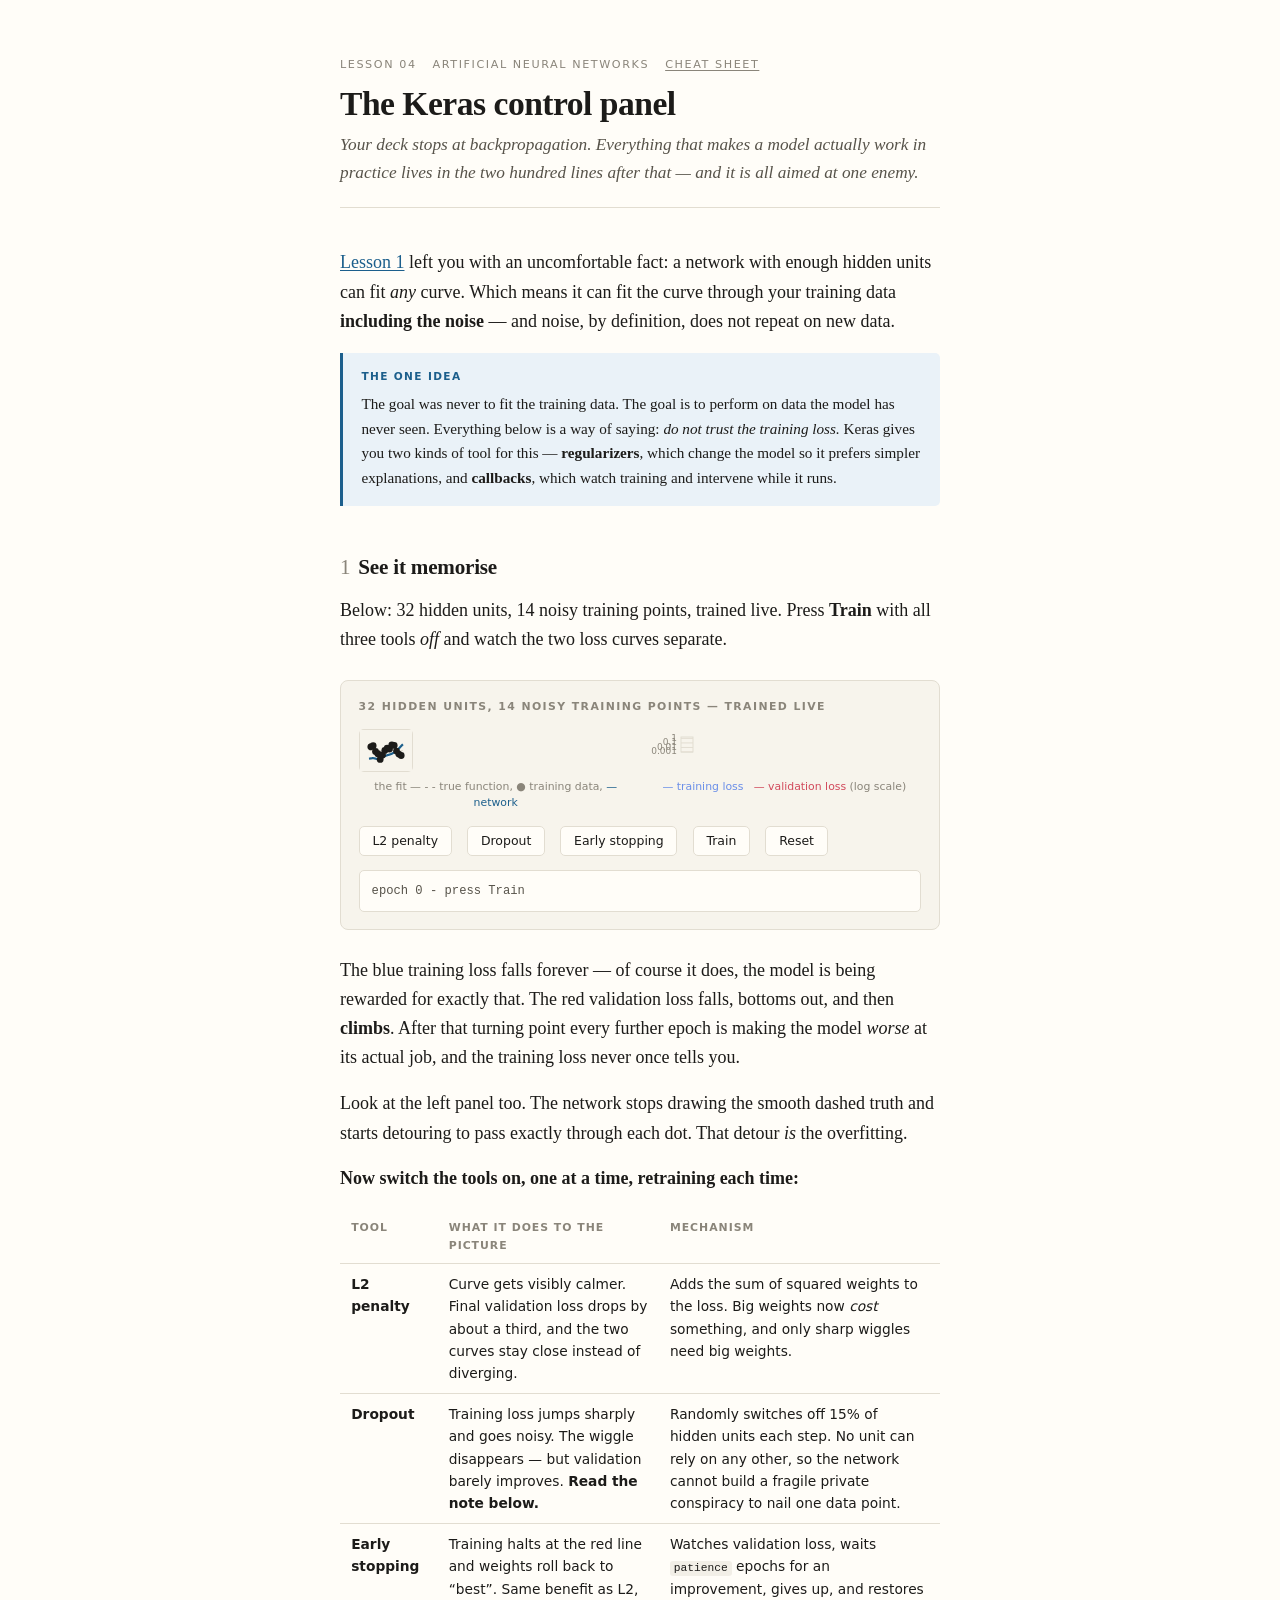
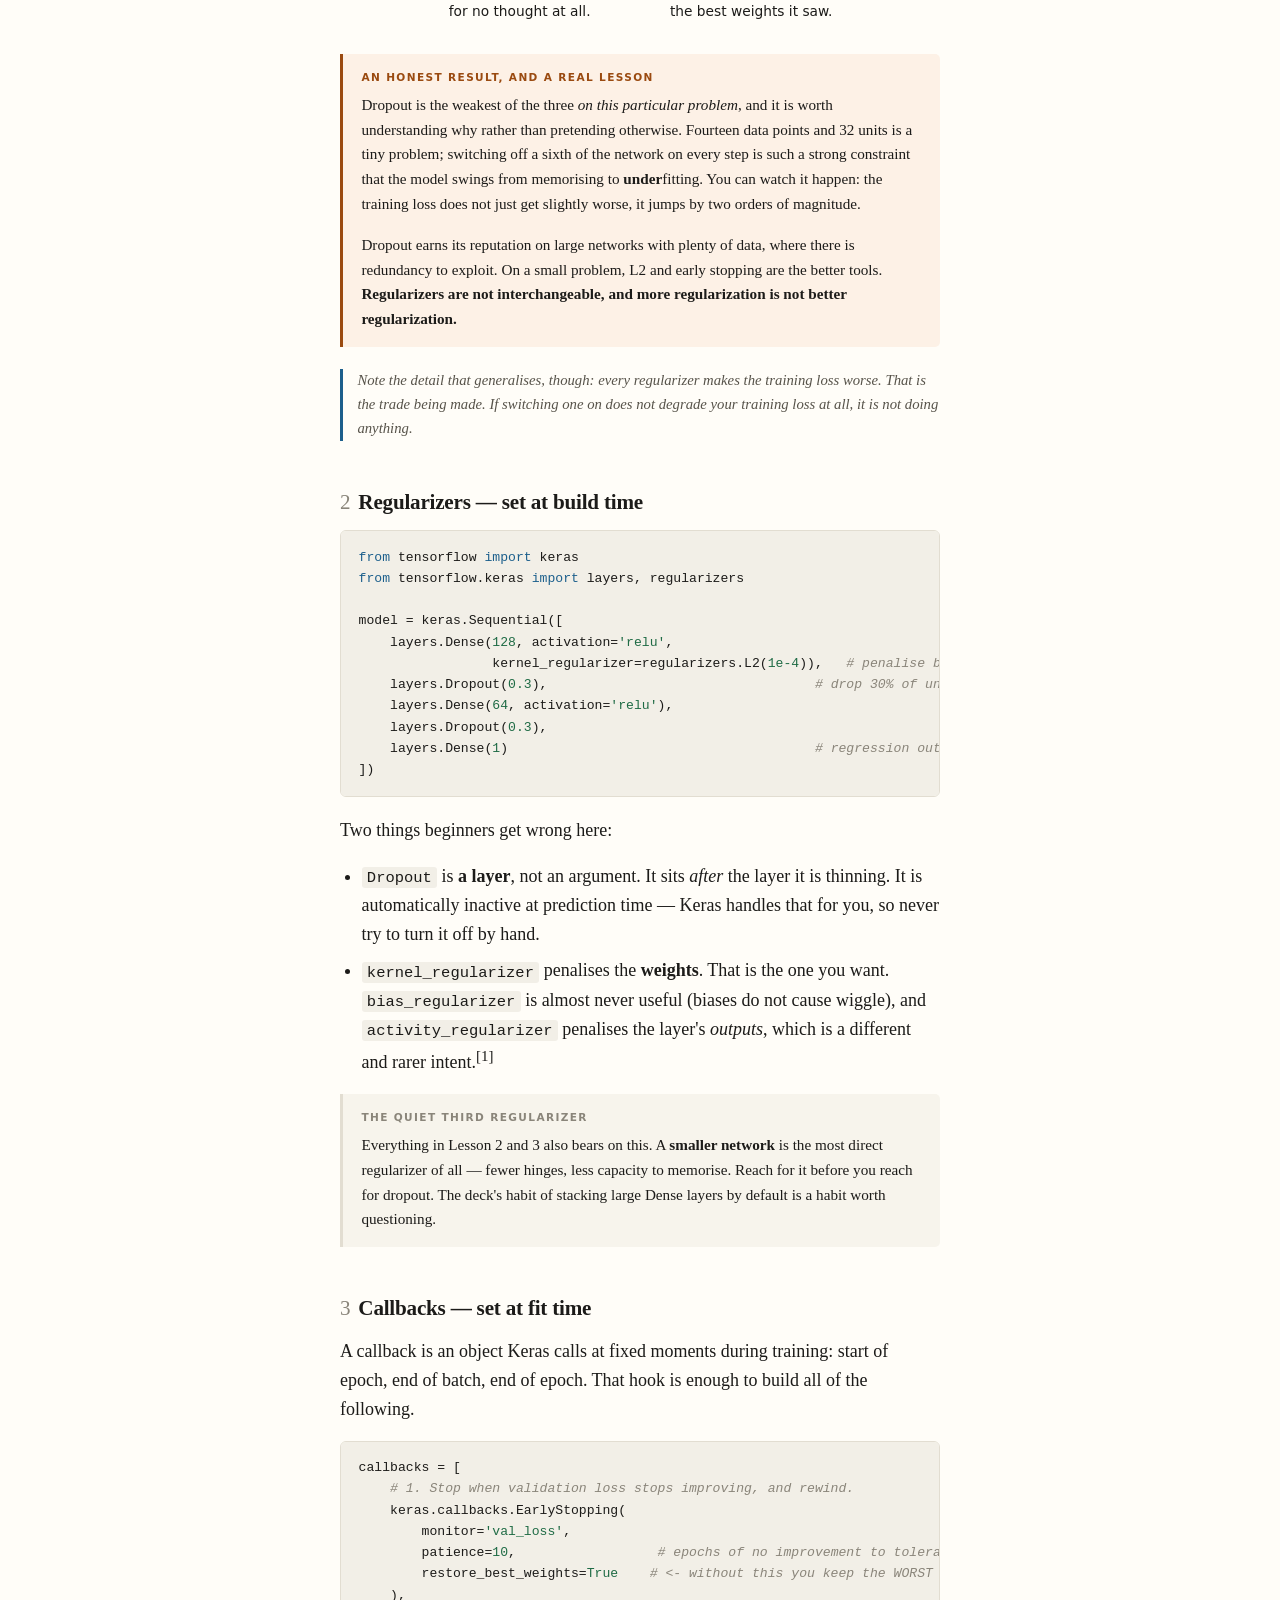
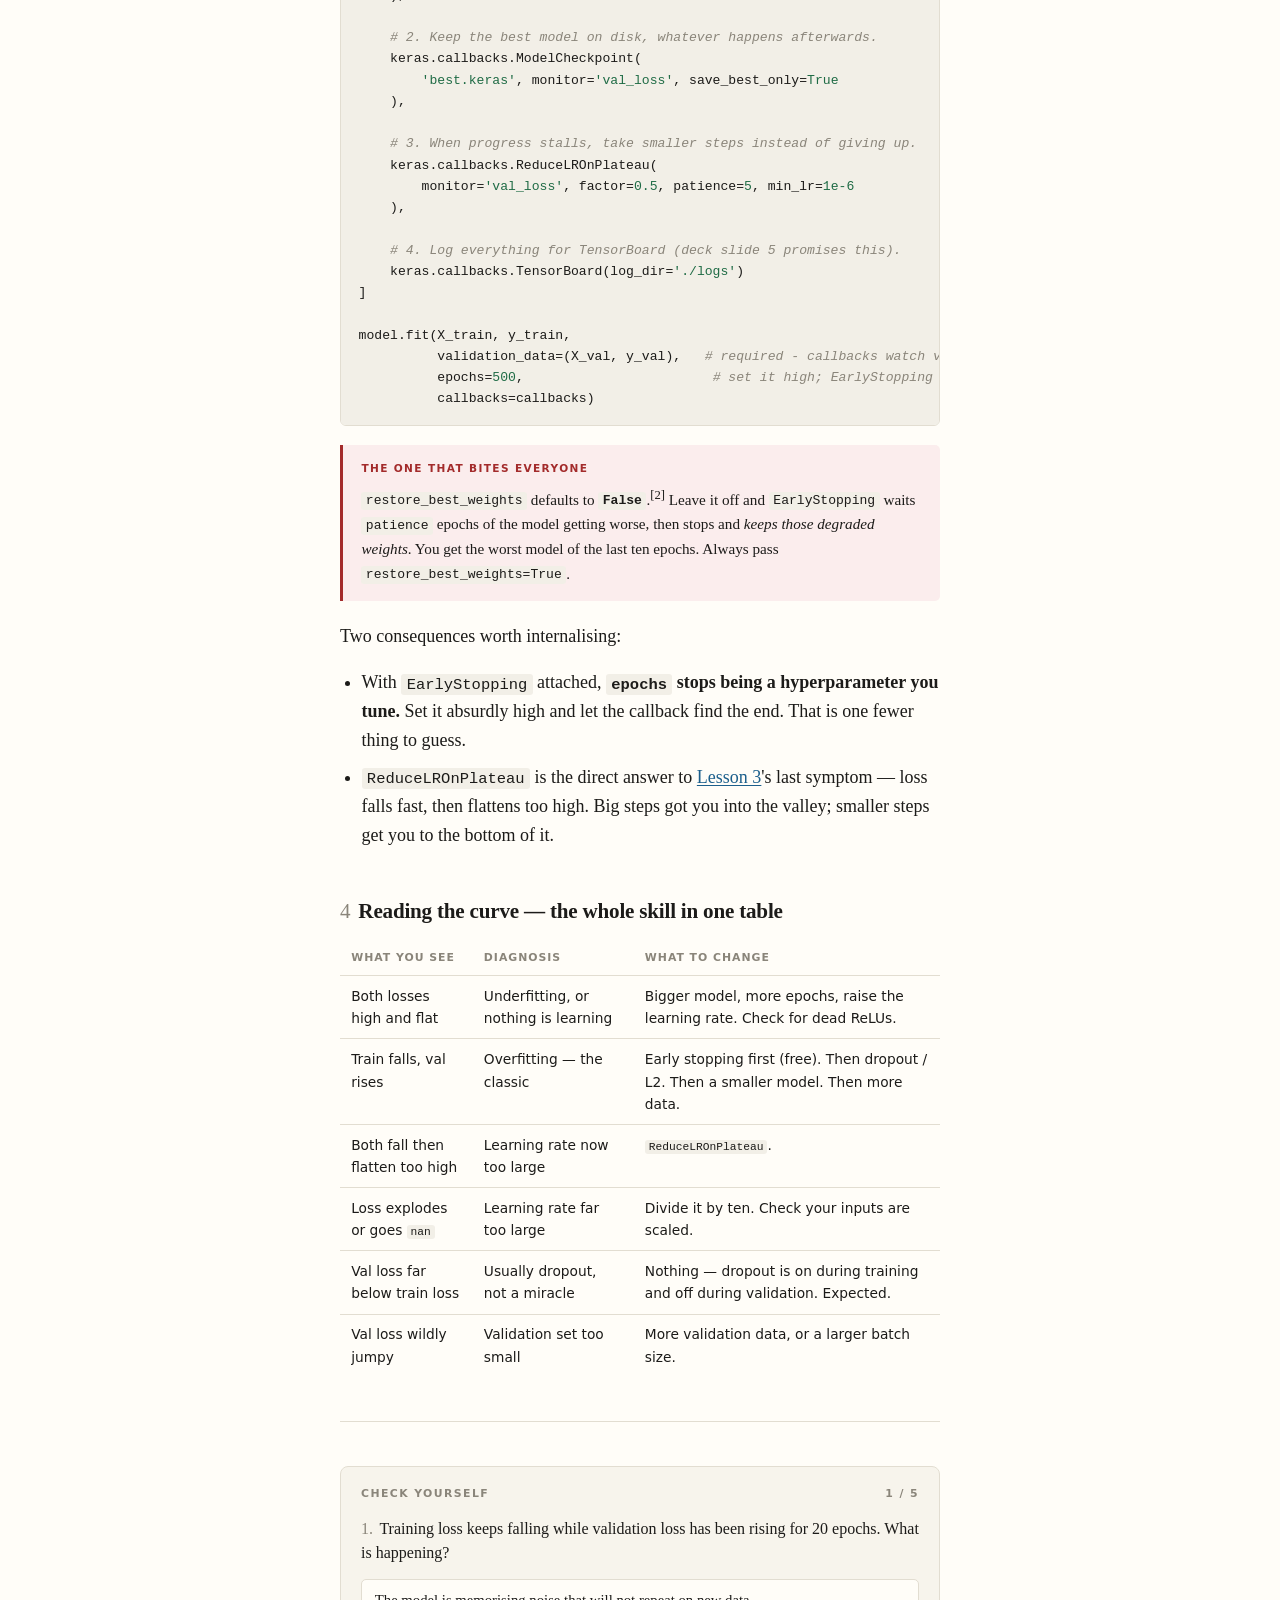
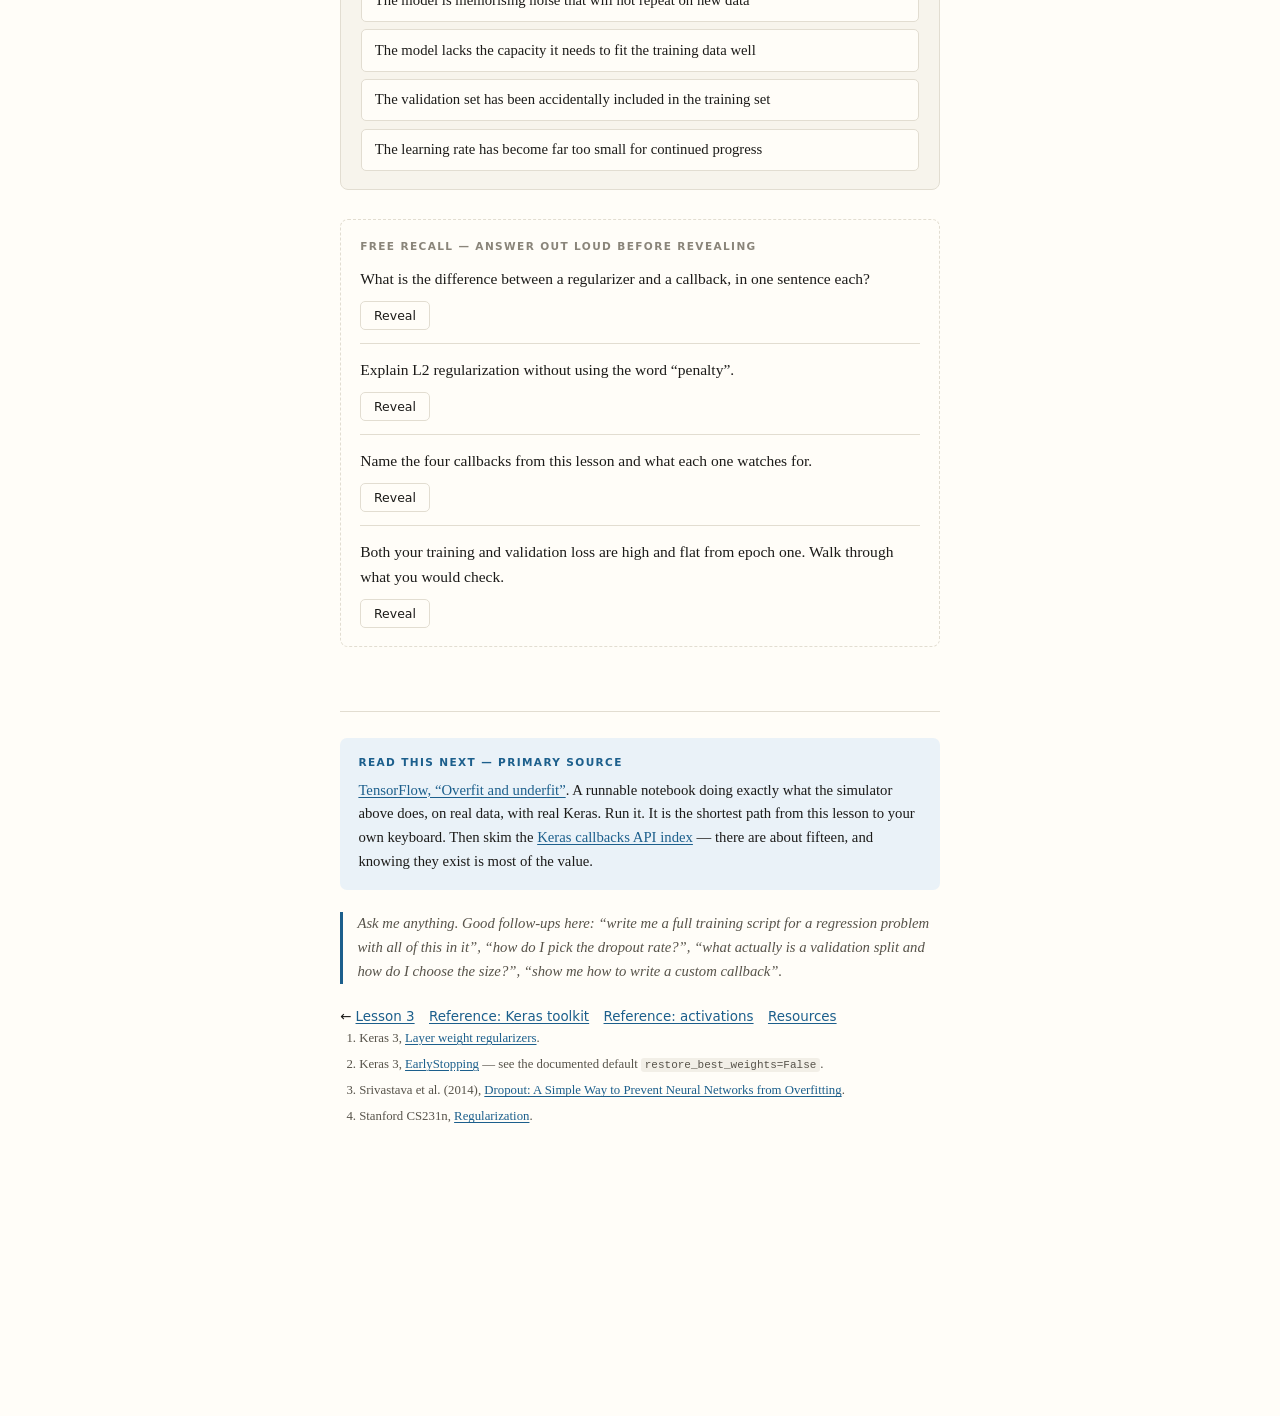
==== lessons/0004-keras-control-panel.html @ df0e8c30 "initial" ====
<!doctype html>
<html lang="en">
<head>
<meta charset="utf-8">
<meta name="viewport" content="width=device-width, initial-scale=1">
<title>Lesson 4 · The Keras control panel</title>
<link rel="stylesheet" href="../assets/course.css">
</head>
<body>
<main class="page">

<header class="masthead">
  <p class="eyebrow">
    <span>Lesson 04</span>
    <span>Artificial Neural Networks</span>
    <a href="../reference/keras-toolkit.html">Cheat sheet</a>
  </p>
  <h1>The Keras control panel</h1>
  <p class="standfirst">Your deck stops at backpropagation. Everything that makes a model actually
  work in practice lives in the two hundred lines after that &mdash; and it is all aimed at one
  enemy.</p>
</header>

<p><a href="0001-why-networks-need-a-bend.html">Lesson 1</a> left you with an uncomfortable fact: a
network with enough hidden units can fit <em>any</em> curve. Which means it can fit the curve
through your training data <strong>including the noise</strong> &mdash; and noise, by definition,
does not repeat on new data.</p>

<div class="note intuition">
  <span class="label">The one idea</span>
  <p>The goal was never to fit the training data. The goal is to perform on data the model has
  never seen. Everything below is a way of saying: <em>do not trust the training loss.</em> Keras
  gives you two kinds of tool for this &mdash; <strong>regularizers</strong>, which change the
  model so it prefers simpler explanations, and <strong>callbacks</strong>, which watch training
  and intervene while it runs.</p>
</div>

<h2><span class="num">1</span>See it memorise</h2>

<p>Below: 32 hidden units, 14 noisy training points, trained live. Press <strong>Train</strong>
with all three tools <em>off</em> and watch the two loss curves separate.</p>

<div class="panel" id="overfit"></div>

<p>The blue training loss falls forever &mdash; of course it does, the model is being rewarded for
exactly that. The red validation loss falls, bottoms out, and then <strong>climbs</strong>. After
that turning point every further epoch is making the model <em>worse</em> at its actual job, and
the training loss never once tells you.</p>

<p>Look at the left panel too. The network stops drawing the smooth dashed truth and starts
detouring to pass exactly through each dot. That detour <em>is</em> the overfitting.</p>

<p><strong>Now switch the tools on, one at a time, retraining each time:</strong></p>

<div class="table-scroll">
<table>
  <thead><tr><th>Tool</th><th>What it does to the picture</th><th>Mechanism</th></tr></thead>
  <tbody>
    <tr>
      <td><strong>L2 penalty</strong></td>
      <td>Curve gets visibly calmer. Final validation loss drops by about a third, and the two
      curves stay close instead of diverging.</td>
      <td>Adds the sum of squared weights to the loss. Big weights now <em>cost</em> something, and
      only sharp wiggles need big weights.</td>
    </tr>
    <tr>
      <td><strong>Dropout</strong></td>
      <td>Training loss jumps sharply and goes noisy. The wiggle disappears &mdash; but validation
      barely improves. <strong>Read the note below.</strong></td>
      <td>Randomly switches off 15% of hidden units each step. No unit can rely on any other, so the
      network cannot build a fragile private conspiracy to nail one data point.</td>
    </tr>
    <tr>
      <td><strong>Early stopping</strong></td>
      <td>Training halts at the red line and weights roll back to &ldquo;best&rdquo;. Same benefit
      as L2, for no thought at all.</td>
      <td>Watches validation loss, waits <code>patience</code> epochs for an improvement, gives up,
      and restores the best weights it saw.</td>
    </tr>
  </tbody>
</table>
</div>

<div class="note correction">
  <span class="label">An honest result, and a real lesson</span>
  <p>Dropout is the weakest of the three <em>on this particular problem</em>, and it is worth
  understanding why rather than pretending otherwise. Fourteen data points and 32 units is a tiny
  problem; switching off a sixth of the network on every step is such a strong constraint that the
  model swings from memorising to <strong>under</strong>fitting. You can watch it happen: the
  training loss does not just get slightly worse, it jumps by two orders of magnitude.</p>
  <p>Dropout earns its reputation on large networks with plenty of data, where there is redundancy
  to exploit. On a small problem, L2 and early stopping are the better tools. <strong>Regularizers
  are not interchangeable, and more regularization is not better regularization.</strong></p>
</div>

<p class="ask">Note the detail that generalises, though: every regularizer makes the
<em>training</em> loss worse. That is the trade being made. If switching one on does not degrade
your training loss at all, it is not doing anything.</p>

<h2><span class="num">2</span>Regularizers &mdash; set at build time</h2>

<pre><code><span class="c-kw">from</span> tensorflow <span class="c-kw">import</span> keras
<span class="c-kw">from</span> tensorflow.keras <span class="c-kw">import</span> layers, regularizers

model = keras.Sequential([
    layers.Dense(<span class="c-str">128</span>, activation=<span class="c-str">'relu'</span>,
                 kernel_regularizer=regularizers.L2(<span class="c-str">1e-4</span>)),   <span class="c-com"># penalise big weights</span>
    layers.Dropout(<span class="c-str">0.3</span>),                                  <span class="c-com"># drop 30% of units per step</span>
    layers.Dense(<span class="c-str">64</span>, activation=<span class="c-str">'relu'</span>),
    layers.Dropout(<span class="c-str">0.3</span>),
    layers.Dense(<span class="c-str">1</span>)                                       <span class="c-com"># regression output, no activation</span>
])</code></pre>

<p>Two things beginners get wrong here:</p>

<ul>
  <li><code>Dropout</code> is <strong>a layer</strong>, not an argument. It sits <em>after</em> the
  layer it is thinning. It is automatically inactive at prediction time &mdash; Keras handles that
  for you, so never try to turn it off by hand.</li>
  <li><code>kernel_regularizer</code> penalises the <strong>weights</strong>. That is the one you
  want. <code>bias_regularizer</code> is almost never useful (biases do not cause wiggle), and
  <code>activity_regularizer</code> penalises the layer's <em>outputs</em>, which is a different
  and rarer intent.<sup>[1]</sup></li>
</ul>

<div class="note">
  <span class="label">The quiet third regularizer</span>
  <p>Everything in Lesson 2 and 3 also bears on this. A <strong>smaller network</strong> is the
  most direct regularizer of all &mdash; fewer hinges, less capacity to memorise. Reach for it
  before you reach for dropout. The deck's habit of stacking large Dense layers by default is a
  habit worth questioning.</p>
</div>

<h2><span class="num">3</span>Callbacks &mdash; set at fit time</h2>

<p>A callback is an object Keras calls at fixed moments during training: start of epoch, end of
batch, end of epoch. That hook is enough to build all of the following.</p>

<pre><code>callbacks = [
    <span class="c-com"># 1. Stop when validation loss stops improving, and rewind.</span>
    keras.callbacks.EarlyStopping(
        monitor=<span class="c-str">'val_loss'</span>,
        patience=<span class="c-str">10</span>,                  <span class="c-com"># epochs of no improvement to tolerate</span>
        restore_best_weights=<span class="c-str">True</span>    <span class="c-com"># <- without this you keep the WORST weights</span>
    ),

    <span class="c-com"># 2. Keep the best model on disk, whatever happens afterwards.</span>
    keras.callbacks.ModelCheckpoint(
        <span class="c-str">'best.keras'</span>, monitor=<span class="c-str">'val_loss'</span>, save_best_only=<span class="c-str">True</span>
    ),

    <span class="c-com"># 3. When progress stalls, take smaller steps instead of giving up.</span>
    keras.callbacks.ReduceLROnPlateau(
        monitor=<span class="c-str">'val_loss'</span>, factor=<span class="c-str">0.5</span>, patience=<span class="c-str">5</span>, min_lr=<span class="c-str">1e-6</span>
    ),

    <span class="c-com"># 4. Log everything for TensorBoard (deck slide 5 promises this).</span>
    keras.callbacks.TensorBoard(log_dir=<span class="c-str">'./logs'</span>)
]

model.fit(X_train, y_train,
          validation_data=(X_val, y_val),   <span class="c-com"># required - callbacks watch val_loss</span>
          epochs=<span class="c-str">500</span>,                        <span class="c-com"># set it high; EarlyStopping decides the real end</span>
          callbacks=callbacks)</code></pre>

<div class="note watch">
  <span class="label">The one that bites everyone</span>
  <p><code>restore_best_weights</code> defaults to <strong><code>False</code></strong>.<sup>[2]</sup>
  Leave it off and <code>EarlyStopping</code> waits <code>patience</code> epochs of the model
  getting worse, then stops and <em>keeps those degraded weights</em>. You get the worst model of
  the last ten epochs. Always pass <code>restore_best_weights=True</code>.</p>
</div>

<p>Two consequences worth internalising:</p>

<ul>
  <li>With <code>EarlyStopping</code> attached, <strong><code>epochs</code> stops being a
  hyperparameter you tune.</strong> Set it absurdly high and let the callback find the end. That
  is one fewer thing to guess.</li>
  <li><code>ReduceLROnPlateau</code> is the direct answer to
  <a href="0003-optimizers.html">Lesson 3</a>'s last symptom &mdash; loss falls fast, then
  flattens too high. Big steps got you into the valley; smaller steps get you to the bottom of it.</li>
</ul>

<h2><span class="num">4</span>Reading the curve &mdash; the whole skill in one table</h2>

<div class="table-scroll">
<table>
  <thead><tr><th>What you see</th><th>Diagnosis</th><th>What to change</th></tr></thead>
  <tbody>
    <tr><td>Both losses high and flat</td><td>Underfitting, or nothing is learning</td><td>Bigger model, more epochs, raise the learning rate. Check for dead ReLUs.</td></tr>
    <tr><td>Train falls, val rises</td><td>Overfitting &mdash; the classic</td><td>Early stopping first (free). Then dropout / L2. Then a smaller model. Then more data.</td></tr>
    <tr><td>Both fall then flatten too high</td><td>Learning rate now too large</td><td><code>ReduceLROnPlateau</code>.</td></tr>
    <tr><td>Loss explodes or goes <code>nan</code></td><td>Learning rate far too large</td><td>Divide it by ten. Check your inputs are scaled.</td></tr>
    <tr><td>Val loss far below train loss</td><td>Usually dropout, not a miracle</td><td>Nothing &mdash; dropout is on during training and off during validation. Expected.</td></tr>
    <tr><td>Val loss wildly jumpy</td><td>Validation set too small</td><td>More validation data, or a larger batch size.</td></tr>
  </tbody>
</table>
</div>

<hr>

<div id="quiz"></div>
<div id="recall"></div>

<footer class="lesson-foot">

  <div class="source-box">
    <span class="label">Read this next &mdash; primary source</span>
    <p><a href="https://www.tensorflow.org/tutorials/keras/overfit_and_underfit">TensorFlow,
    &ldquo;Overfit and underfit&rdquo;</a>. A runnable notebook doing exactly what the simulator
    above does, on real data, with real Keras. Run it. It is the shortest path from this lesson to
    your own keyboard. Then skim the
    <a href="https://keras.io/api/callbacks/">Keras callbacks API index</a> &mdash; there are about
    fifteen, and knowing they exist is most of the value.</p>
  </div>

  <p class="ask">Ask me anything. Good follow-ups here: &ldquo;write me a full training script for
  a regression problem with all of this in it&rdquo;, &ldquo;how do I pick the dropout rate?&rdquo;,
  &ldquo;what actually is a validation split and how do I choose the size?&rdquo;, &ldquo;show me
  how to write a custom callback&rdquo;.</p>

  <div class="next-links">
    <span>&larr; <a href="0003-optimizers.html">Lesson 3</a></span>
    <span><a href="../reference/keras-toolkit.html">Reference: Keras toolkit</a></span>
    <span><a href="../reference/activation-functions.html">Reference: activations</a></span>
    <span><a href="../RESOURCES.md">Resources</a></span>
  </div>

  <div class="refs">
    <ol>
      <li>Keras 3,
      <a href="https://keras.io/api/layers/regularizers/">Layer weight regularizers</a>.</li>
      <li>Keras 3,
      <a href="https://keras.io/api/callbacks/early_stopping/">EarlyStopping</a> &mdash; see the
      documented default <code>restore_best_weights=False</code>.</li>
      <li>Srivastava et al. (2014),
      <a href="https://jmlr.org/papers/v15/srivastava14a/srivastava14a.pdf">Dropout: A Simple Way
      to Prevent Neural Networks from Overfitting</a>.</li>
      <li>Stanford CS231n,
      <a href="https://cs231n.github.io/neural-networks-2/#reg">Regularization</a>.</li>
    </ol>
  </div>

</footer>

</main>

<script src="../assets/plot.js"></script>
<script src="../assets/net1d.js"></script>
<script src="../assets/overfit.js"></script>
<script src="../assets/quiz.js"></script>
<script>
Overfit.mount('#overfit');

Quiz.mount('#quiz', {
  title: 'Check yourself',
  questions: [
    {
      q: 'Training loss keeps falling while validation loss has been rising for 20 epochs. What is happening?',
      options: [
        'The model is memorising noise that will not repeat on new data',
        'The learning rate has become far too small for continued progress',
        'The model lacks the capacity it needs to fit the training data well',
        'The validation set has been accidentally included in the training set'
      ],
      answer: 0,
      why: 'That divergence is the definition of overfitting. The model is still improving at reproducing its training set, and getting worse at the only thing that matters &mdash; unseen data.'
    },
    {
      q: 'You attach <code>EarlyStopping(monitor=\'val_loss\', patience=10)</code> and nothing else. What do you end up with?',
      options: [
        'The weights from ten epochs after the best model, which are worse',
        'The weights from the exact epoch where validation loss was lowest',
        'An error, because EarlyStopping always requires a checkpoint file',
        'The weights from the first epoch, since patience counts from zero'
      ],
      answer: 0,
      why: '<code>restore_best_weights</code> defaults to False. The callback waits ten worsening epochs, then stops and keeps whatever it is holding &mdash; the degraded weights. Always pass <code>restore_best_weights=True</code>.'
    },
    {
      q: 'Why does switching on dropout usually make the <em>training</em> loss worse?',
      options: [
        'Because part of the network is switched off during every training step',
        'Because dropout permanently deletes a random subset of the weight values',
        'Because dropout also reduces the learning rate at every training step',
        'Because dropout adds the sum of the squared weights onto the loss'
      ],
      answer: 0,
      why: 'Each training step runs a randomly thinned network, so training performance drops. That is the trade being made: worse on data it has seen, better on data it has not. The squared-weights penalty is L2, a different tool.'
    },
    {
      q: 'Loss falls quickly, then flattens well above the value you need, and stays there. Best tool?',
      options: [
        'ReduceLROnPlateau, so the steps shrink once progress has stalled',
        'Dropout layers, so the network stops relying on individual units',
        'An L2 kernel regularizer, so the network prefers smaller weights',
        'EarlyStopping, so training halts as soon as the loss goes flat'
      ],
      answer: 0,
      why: 'A flat-but-too-high loss means the steps are now too big to settle into the minimum &mdash; the optimizer is bouncing around it. Shrinking the learning rate on a plateau is exactly the fix. The other three address overfitting, which is a different symptom.'
    },
    {
      q: 'Your validation loss sits consistently <em>below</em> your training loss. Most likely explanation?',
      options: [
        'Dropout is active during training and switched off during validation',
        'The model has somehow generalised better than it has been trained',
        'The validation data has been leaked into the training set by mistake',
        'The learning rate is too high and both metrics are being miscomputed'
      ],
      answer: 0,
      why: 'Keras runs training batches with dropout on and validation with it off, so validation sees the full, stronger network. Training loss is also averaged across an epoch while weights improve. Both effects are normal.'
    }
  ]
});

Recall.mount('#recall', {
  title: 'Free recall — answer out loud before revealing',
  items: [
    {
      prompt: 'What is the difference between a regularizer and a callback, in one sentence each?',
      answer: '<strong>Regularizer:</strong> set when you <em>build</em> the model; changes the loss or the architecture so the network prefers simpler solutions (L2, dropout, smaller layers). <strong>Callback:</strong> set when you <em>fit</em> the model; watches metrics between epochs and intervenes &mdash; stopping, saving, or changing the learning rate.'
    },
    {
      prompt: 'Explain L2 regularization without using the word &ldquo;penalty&rdquo;.',
      answer: 'You add the sum of the squared weights onto the loss, so large weights now cost the model something. Since sharp wiggles in the fitted curve require large weights, the model will only buy a wiggle if the data pays for it with a bigger error reduction. The result is a smoother, less noise-hugging fit.'
    },
    {
      prompt: 'Name the four callbacks from this lesson and what each one watches for.',
      answer: '<strong>EarlyStopping</strong> &mdash; validation loss stops improving; halts and (with restore_best_weights=True) rewinds. <strong>ModelCheckpoint</strong> &mdash; validation loss hits a new best; writes the model to disk. <strong>ReduceLROnPlateau</strong> &mdash; validation loss plateaus; multiplies the learning rate by a factor. <strong>TensorBoard</strong> &mdash; watches nothing, logs everything for later inspection.'
    },
    {
      prompt: 'Both your training and validation loss are high and flat from epoch one. Walk through what you would check.',
      answer: 'This is underfitting or a broken setup, not overfitting. Check: are the inputs scaled? Is the learning rate far too low (or so high it diverged instantly)? Is the output activation/loss pairing right for the task? Are the ReLU units dead? Is the model simply too small for the problem? Fix the setup before touching any regularizer &mdash; regularizing an underfitting model makes it worse.'
    }
  ]
});
</script>
</body>
</html>
---- assets/course.css ----
/* ============================================================
   ANN Course - shared stylesheet
   Tufte-inspired: quiet typography, generous margins, prints well.
   Linked by every lesson and reference sheet in this workspace.
   ============================================================ */

:root {
  --paper:      #fffdf8;
  --paper-2:    #f7f4ec;
  --ink:        #1c1b19;
  --ink-soft:   #57534a;
  --ink-faint:  #8a857a;
  --rule:       #e2ddd1;
  --accent:     #1c5f8c;
  --accent-bg:  #eaf2f8;
  --warn:       #9a4a10;
  --warn-bg:    #fdf1e6;
  --good:       #1f6b45;
  --good-bg:    #e9f5ee;
  --bad:        #a32b2b;
  --bad-bg:     #fbeded;
  --code-bg:    #f2efe7;
  --measure:    40rem;
}

@media (prefers-color-scheme: dark) {
  :root:not([data-theme="light"]) {
    --paper:     #15171b;
    --paper-2:   #1c1f25;
    --ink:       #e6e3dc;
    --ink-soft:  #a8a49b;
    --ink-faint: #7c786f;
    --rule:      #2e323a;
    --accent:    #6fb3dd;
    --accent-bg: #17252f;
    --warn:      #e0a06a;
    --warn-bg:   #2a2019;
    --good:      #74c79b;
    --good-bg:   #16261e;
    --bad:       #e08a8a;
    --bad-bg:    #2a1a1a;
    --code-bg:   #1e2127;
  }
}

:root[data-theme="dark"] {
  --paper:     #15171b;
  --paper-2:   #1c1f25;
  --ink:       #e6e3dc;
  --ink-soft:  #a8a49b;
  --ink-faint: #7c786f;
  --rule:      #2e323a;
  --accent:    #6fb3dd;
  --accent-bg: #17252f;
  --warn:      #e0a06a;
  --warn-bg:   #2a2019;
  --good:      #74c79b;
  --good-bg:   #16261e;
  --bad:       #e08a8a;
  --bad-bg:    #2a1a1a;
  --code-bg:   #1e2127;
}

* { box-sizing: border-box; }

body {
  margin: 0;
  background: var(--paper);
  color: var(--ink);
  font-family: "Iowan Old Style", "Palatino Linotype", Palatino, Georgia, "Times New Roman", serif;
  font-size: 18px;
  line-height: 1.62;
  -webkit-font-smoothing: antialiased;
}

.page {
  max-width: var(--measure);
  margin: 0 auto;
  padding-block: 3.5rem 6rem;
  padding-left: 1.25rem;
  padding-right: 1.25rem;
}

/* ---------- masthead ---------- */

.masthead {
  border-bottom: 1px solid var(--rule);
  padding-bottom: 1.25rem;
  margin-bottom: 2.5rem;
}

.eyebrow {
  font-family: ui-sans-serif, system-ui, -apple-system, "Segoe UI", sans-serif;
  font-size: .7rem;
  letter-spacing: .14em;
  text-transform: uppercase;
  color: var(--ink-faint);
  margin: 0 0 .6rem;
  display: flex;
  flex-wrap: wrap;
  gap: .5rem 1rem;
  align-items: baseline;
}

.eyebrow a { color: var(--ink-faint); }

h1 {
  font-size: 2.1rem;
  line-height: 1.18;
  font-weight: 600;
  margin: 0 0 .5rem;
  letter-spacing: -.015em;
}

.standfirst {
  color: var(--ink-soft);
  font-size: 1.08rem;
  font-style: italic;
  margin: 0;
}

h2 {
  font-size: 1.32rem;
  font-weight: 600;
  margin: 3rem 0 .9rem;
  letter-spacing: -.01em;
  line-height: 1.3;
}

h2 .num {
  color: var(--ink-faint);
  font-variant-numeric: tabular-nums;
  font-weight: 400;
  margin-right: .5rem;
}

h3 {
  font-size: 1.04rem;
  font-weight: 600;
  margin: 2rem 0 .6rem;
}

p { margin: 0 0 1.05rem; }

a { color: var(--accent); text-decoration-thickness: 1px; text-underline-offset: 2px; }

strong { font-weight: 600; }

em.term {
  font-style: normal;
  font-weight: 600;
  border-bottom: 1.5px dotted var(--ink-faint);
}

ul, ol { margin: 0 0 1.05rem; padding-left: 1.35rem; }
li { margin-bottom: .45rem; }

hr {
  border: 0;
  border-top: 1px solid var(--rule);
  margin: 2.75rem 0;
}

/* ---------- code ---------- */

code {
  font-family: ui-monospace, "SF Mono", "Cascadia Mono", Menlo, Consolas, monospace;
  font-size: .86em;
  background: var(--code-bg);
  padding: .1em .34em;
  border-radius: 3px;
}

pre {
  background: var(--code-bg);
  border: 1px solid var(--rule);
  border-radius: 6px;
  padding: .95rem 1.1rem;
  overflow-x: auto;
  font-size: .82rem;
  line-height: 1.62;
  margin: 0 0 1.2rem;
}

pre code { background: none; padding: 0; font-size: 1em; }

.c-com { color: var(--ink-faint); font-style: italic; }
.c-kw  { color: var(--accent); }
.c-str { color: var(--good); }

/* ---------- callouts ---------- */

.note {
  border-left: 3px solid var(--rule);
  background: var(--paper-2);
  padding: .95rem 1.15rem;
  margin: 0 0 1.3rem;
  border-radius: 0 5px 5px 0;
  font-size: .95rem;
}

.note > :last-child { margin-bottom: 0; }

.note .label {
  font-family: ui-sans-serif, system-ui, sans-serif;
  font-size: .66rem;
  letter-spacing: .13em;
  text-transform: uppercase;
  font-weight: 600;
  display: block;
  margin-bottom: .45rem;
  color: var(--ink-faint);
}

.note.intuition { border-left-color: var(--accent); background: var(--accent-bg); }
.note.intuition .label { color: var(--accent); }

.note.correction { border-left-color: var(--warn); background: var(--warn-bg); }
.note.correction .label { color: var(--warn); }

.note.watch { border-left-color: var(--bad); background: var(--bad-bg); }
.note.watch .label { color: var(--bad); }

/* ---------- figures and interactive panels ---------- */

figure { margin: 1.6rem 0 1.8rem; padding: 0; }

figcaption {
  font-size: .82rem;
  color: var(--ink-soft);
  line-height: 1.5;
  margin-top: .6rem;
}

.panel {
  border: 1px solid var(--rule);
  border-radius: 8px;
  background: var(--paper-2);
  padding: 1.1rem;
  margin: 1.6rem 0;
}

.panel h4 {
  font-family: ui-sans-serif, system-ui, sans-serif;
  font-size: .68rem;
  letter-spacing: .13em;
  text-transform: uppercase;
  color: var(--ink-faint);
  margin: 0 0 .85rem;
  font-weight: 600;
}

canvas { display: block; max-width: 100%; border-radius: 5px; }

.controls {
  display: flex;
  flex-wrap: wrap;
  gap: .6rem .95rem;
  align-items: center;
  margin-top: .9rem;
  font-family: ui-sans-serif, system-ui, sans-serif;
  font-size: .8rem;
}

.controls label {
  display: flex;
  align-items: center;
  gap: .45rem;
  color: var(--ink-soft);
}

.controls input[type=range] { width: 110px; accent-color: var(--accent); }

.btn {
  font-family: ui-sans-serif, system-ui, sans-serif;
  font-size: .78rem;
  font-weight: 500;
  padding: .4rem .8rem;
  border: 1px solid var(--rule);
  background: var(--paper);
  color: var(--ink);
  border-radius: 5px;
  cursor: pointer;
}

.btn:hover { border-color: var(--accent); color: var(--accent); }
.btn.on { background: var(--accent); color: var(--paper); border-color: var(--accent); }

.readout {
  font-family: ui-monospace, Menlo, Consolas, monospace;
  font-size: .74rem;
  color: var(--ink-soft);
  font-variant-numeric: tabular-nums;
}

.swatch {
  display: inline-block;
  width: .7rem;
  height: .7rem;
  border-radius: 2px;
  margin-right: .3rem;
  vertical-align: baseline;
}

/* ---------- tables ---------- */

table {
  width: 100%;
  border-collapse: collapse;
  font-size: .86rem;
  margin: 0 0 1.4rem;
  font-family: ui-sans-serif, system-ui, sans-serif;
}

th, td {
  text-align: left;
  padding: .55rem .7rem;
  border-bottom: 1px solid var(--rule);
  vertical-align: top;
}

th {
  font-size: .68rem;
  letter-spacing: .09em;
  text-transform: uppercase;
  color: var(--ink-faint);
  font-weight: 600;
  border-bottom-width: 1.5px;
}

tbody tr:last-child td { border-bottom: none; }

td code { font-size: .82em; }

.table-scroll { overflow-x: auto; margin-bottom: 1.4rem; }
.table-scroll table { margin-bottom: 0; min-width: 30rem; }

/* ---------- quiz widget (assets/quiz.js) ---------- */

.quiz {
  border: 1px solid var(--rule);
  border-radius: 8px;
  background: var(--paper-2);
  padding: 1.15rem 1.25rem;
  margin: 1.8rem 0;
}

.quiz-head {
  display: flex;
  justify-content: space-between;
  align-items: baseline;
  font-family: ui-sans-serif, system-ui, sans-serif;
  font-size: .68rem;
  letter-spacing: .13em;
  text-transform: uppercase;
  color: var(--ink-faint);
  font-weight: 600;
  margin-bottom: .9rem;
}

.quiz-q { font-size: 1rem; margin: 0 0 .9rem; line-height: 1.5; }
.quiz-q .qnum { color: var(--ink-faint); margin-right: .4rem; }

.quiz-opts { display: flex; flex-direction: column; gap: .45rem; }

.quiz-opt {
  text-align: left;
  font-family: inherit;
  font-size: .92rem;
  line-height: 1.45;
  padding: .6rem .8rem;
  border: 1px solid var(--rule);
  background: var(--paper);
  color: var(--ink);
  border-radius: 5px;
  cursor: pointer;
  transition: border-color .12s, background .12s;
}

.quiz-opt:hover:not(:disabled) { border-color: var(--accent); }
.quiz-opt:disabled { cursor: default; opacity: .7; }
.quiz-opt.correct { background: var(--good-bg); border-color: var(--good); opacity: 1; }
.quiz-opt.wrong   { background: var(--bad-bg);  border-color: var(--bad);  opacity: 1; }

.quiz-why {
  margin-top: .9rem;
  padding: .75rem .9rem;
  border-radius: 5px;
  background: var(--paper);
  border: 1px solid var(--rule);
  font-size: .89rem;
  line-height: 1.55;
}

.quiz-why .verdict { font-weight: 600; }
.quiz-why.ok .verdict { color: var(--good); }
.quiz-why.no .verdict { color: var(--bad); }

.quiz-nav {
  margin-top: 1rem;
  display: flex;
  justify-content: space-between;
  align-items: center;
  gap: .8rem;
}

.quiz-done { text-align: center; padding: 1rem 0; }
.quiz-score { font-size: 1.6rem; font-weight: 600; }
.quiz-msg { color: var(--ink-soft); font-size: .92rem; margin: .4rem 0 1rem; }

/* ---------- recall widget (assets/quiz.js) ---------- */

.recall {
  border: 1px dashed var(--rule);
  border-radius: 8px;
  padding: 1.1rem 1.2rem;
  margin: 1.8rem 0;
}

.recall .label {
  font-family: ui-sans-serif, system-ui, sans-serif;
  font-size: .66rem;
  letter-spacing: .13em;
  text-transform: uppercase;
  color: var(--ink-faint);
  font-weight: 600;
  display: block;
  margin-bottom: .7rem;
}

.recall-item { border-top: 1px solid var(--rule); padding-top: .8rem; margin-top: .8rem; }
.recall-item:first-of-type { border-top: 0; padding-top: 0; margin-top: 0; }
.recall-prompt { font-size: .97rem; margin: 0 0 .55rem; }

.recall-ans {
  font-size: .89rem;
  color: var(--ink-soft);
  background: var(--paper-2);
  border-radius: 5px;
  padding: .65rem .8rem;
  margin-top: .55rem;
  line-height: 1.55;
}

/* ---------- footer ---------- */

.lesson-foot {
  margin-top: 4rem;
  border-top: 1px solid var(--rule);
  padding-top: 1.6rem;
  font-size: .9rem;
}

.source-box {
  background: var(--accent-bg);
  border-radius: 7px;
  padding: 1rem 1.15rem;
  margin-bottom: 1.4rem;
}

.source-box .label {
  font-family: ui-sans-serif, system-ui, sans-serif;
  font-size: .66rem;
  letter-spacing: .13em;
  text-transform: uppercase;
  color: var(--accent);
  font-weight: 600;
  display: block;
  margin-bottom: .5rem;
}

.source-box p { margin: 0; font-size: .92rem; }

.ask {
  color: var(--ink-soft);
  font-style: italic;
  font-size: .92rem;
  border-left: 3px solid var(--accent);
  padding-left: .9rem;
  margin: 1.4rem 0;
}

.next-links {
  display: flex;
  flex-wrap: wrap;
  gap: .5rem .9rem;
  font-family: ui-sans-serif, system-ui, sans-serif;
  font-size: .84rem;
  margin-top: 1.2rem;
}

.refs { font-size: .8rem; color: var(--ink-soft); line-height: 1.6; }
.refs ol { padding-left: 1.2rem; }
.refs li { margin-bottom: .35rem; }

/* ---------- responsive ---------- */

@media (max-width: 480px) {
  body { font-size: 17px; }
  .page { padding-block: 2.25rem 4rem; }
  h1 { font-size: 1.7rem; }
  h2 { font-size: 1.2rem; }
  .controls input[type=range] { width: 88px; }
}

/* ---------- print ---------- */

@media print {
  :root {
    --paper: #fff; --paper-2: #fafafa; --ink: #000; --ink-soft: #333;
    --ink-faint: #666; --rule: #ccc; --code-bg: #f4f4f4; --accent: #14496b;
    --accent-bg: #f0f5f9;
  }
  body { font-size: 10.5pt; }
  .page { max-width: none; padding: 0; }
  .quiz, .recall, .panel { break-inside: avoid; border: 1px solid #ccc; }
  .quiz-opt { border: 1px solid #ccc; }
  h2, h3 { break-after: avoid; }
  figure, table, pre { break-inside: avoid; }
  a { text-decoration: none; }
  a[href^="http"]::after { content: " (" attr(href) ")"; font-size: 8pt; color: #777; }
  .no-print { display: none !important; }
}
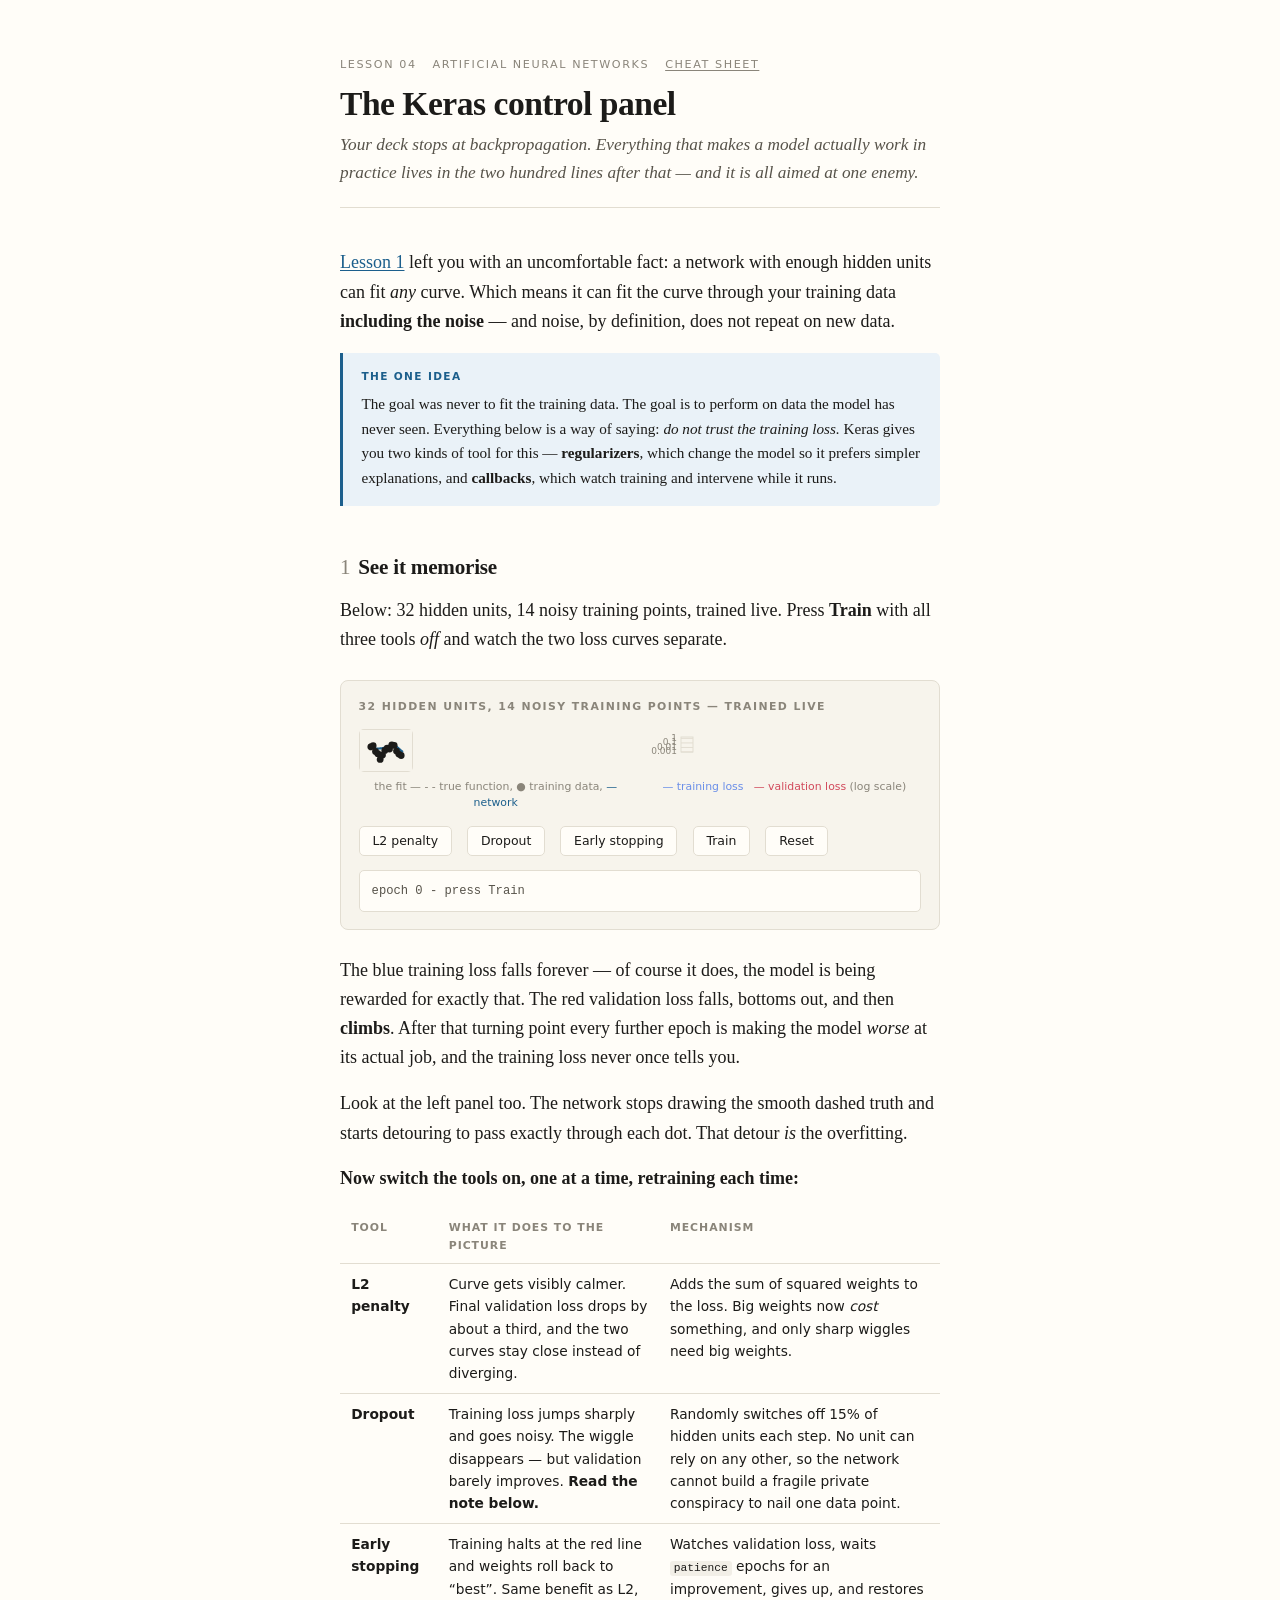
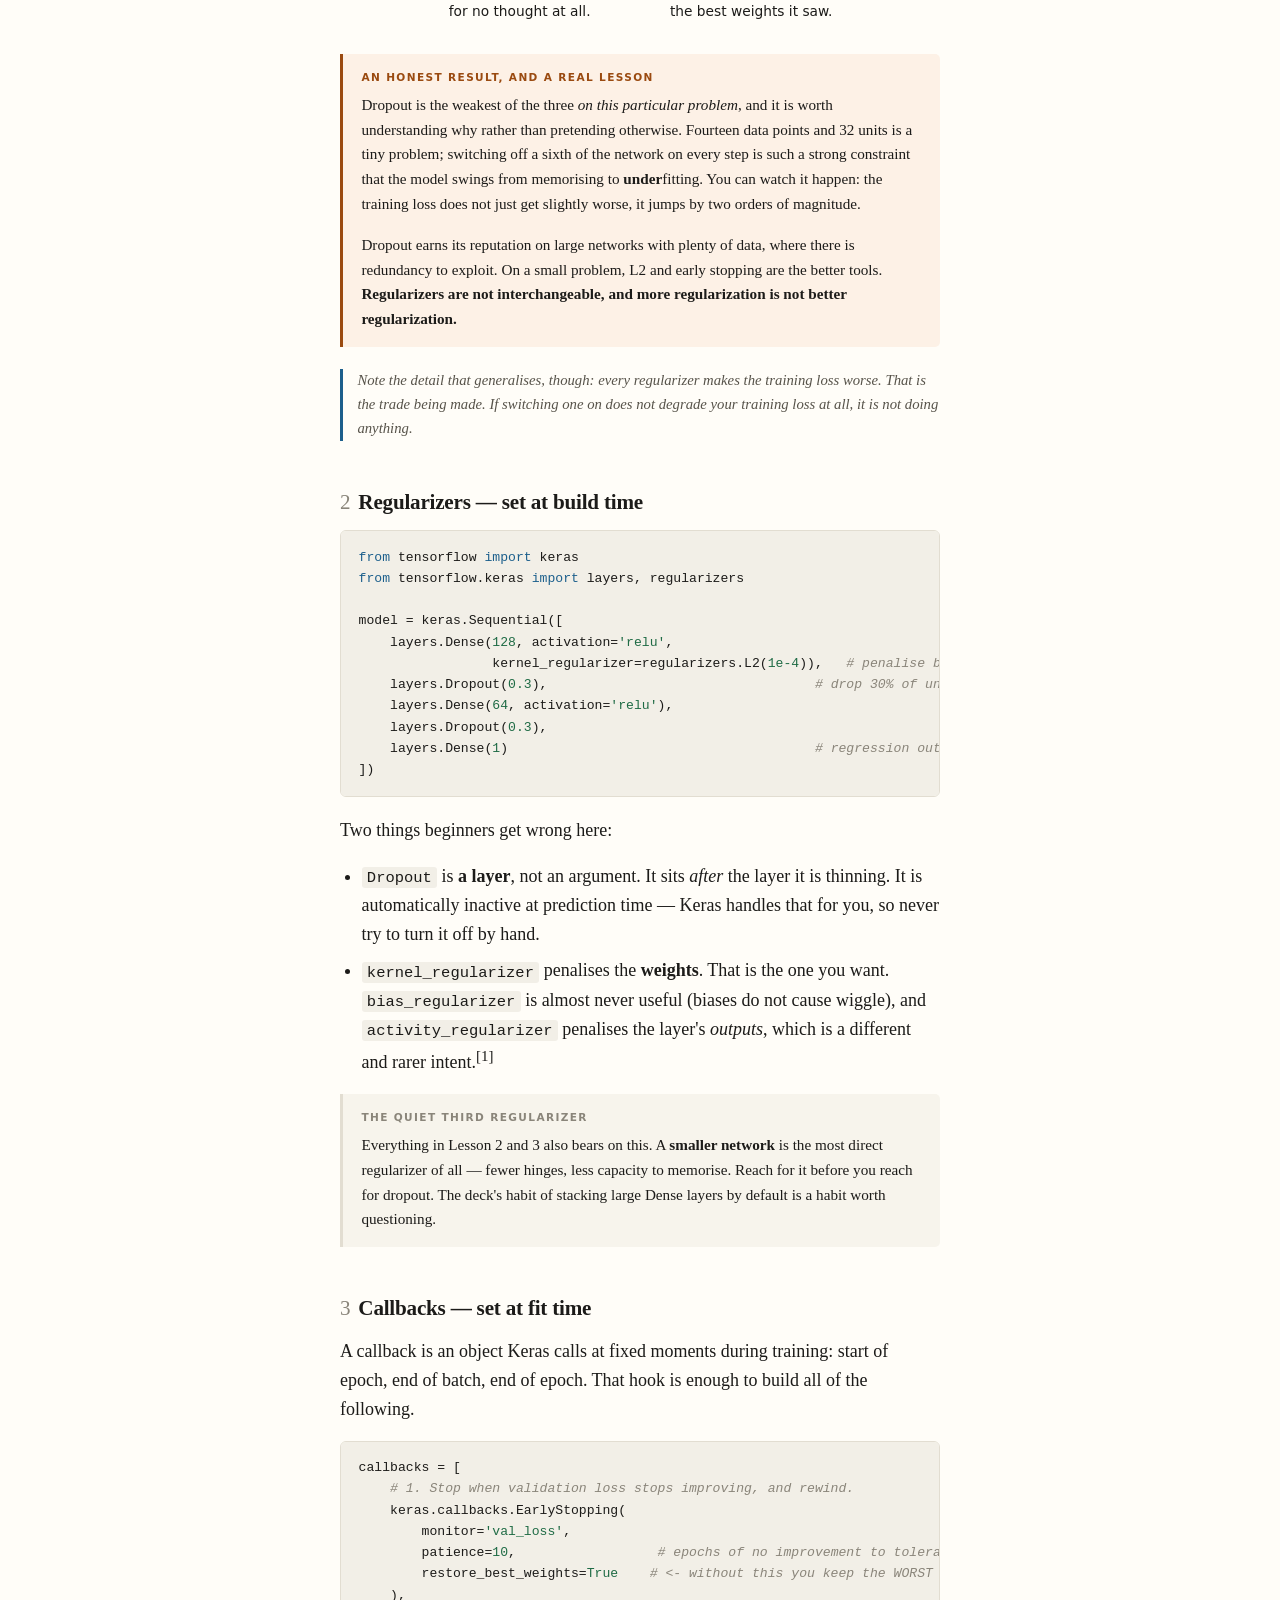
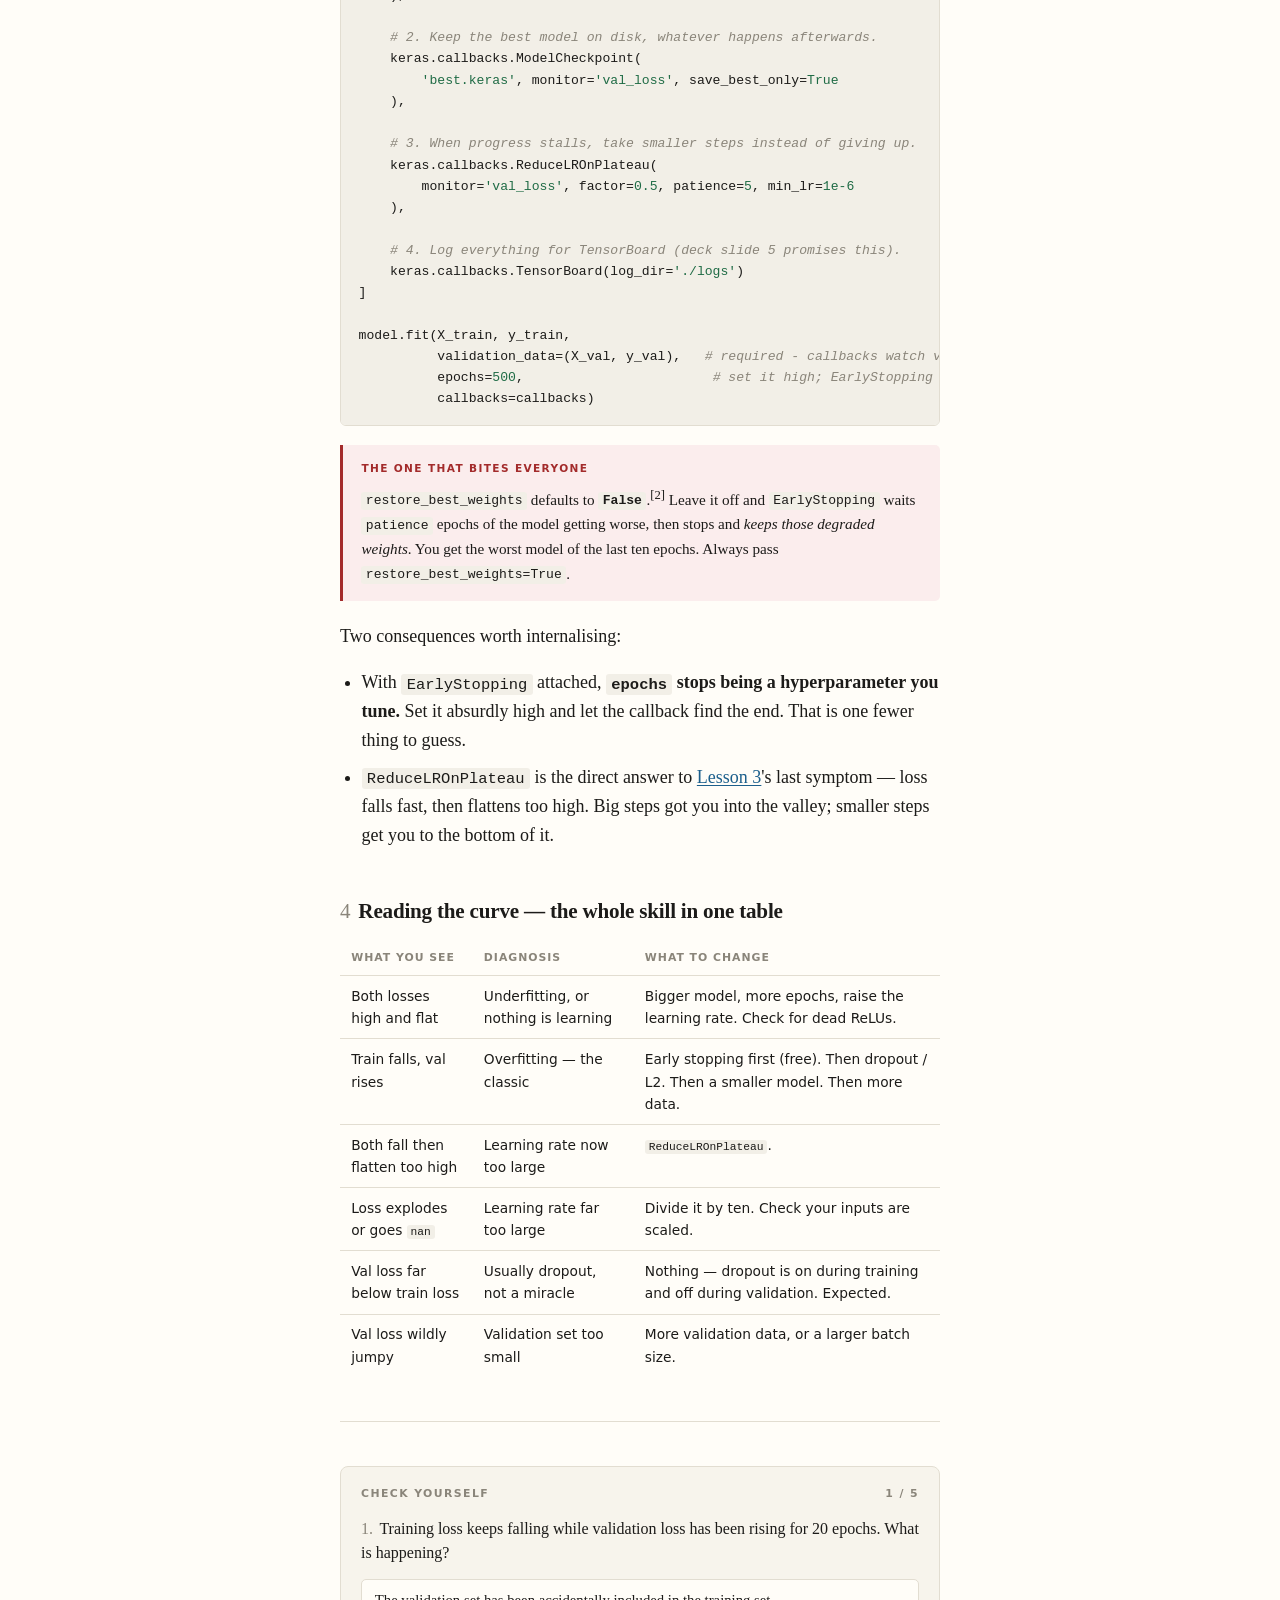
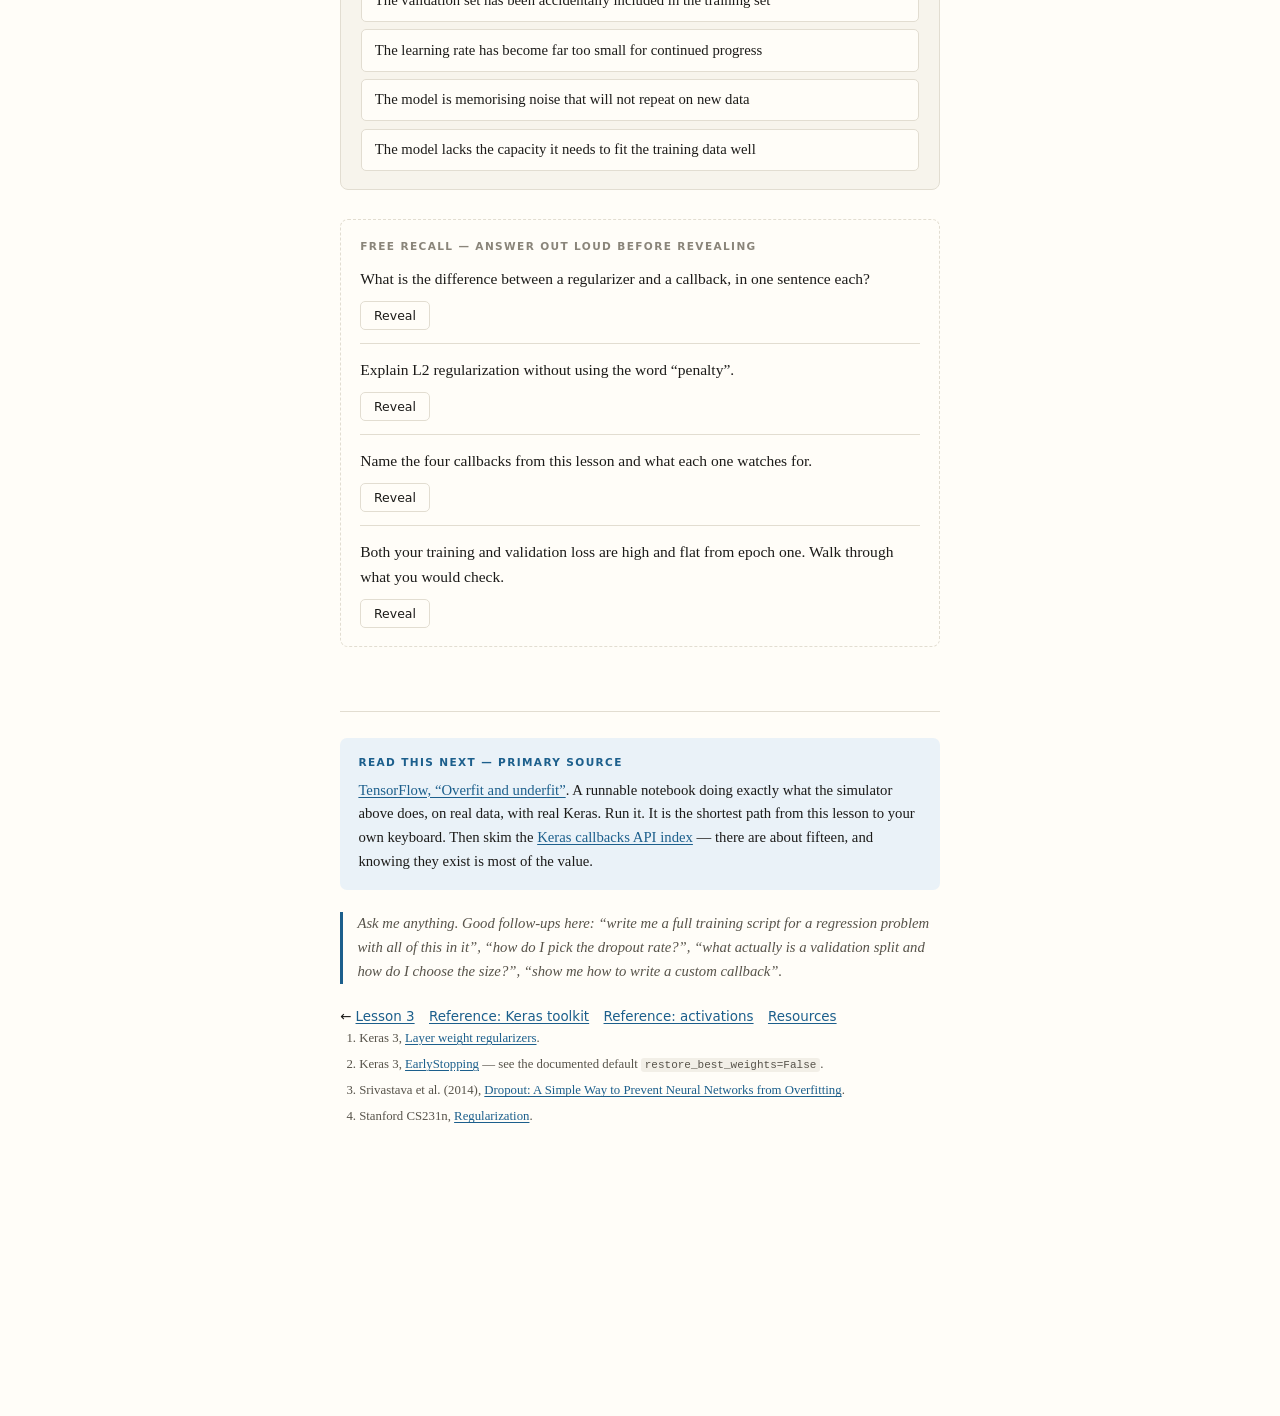
==== commit e64ad7a7: "url fixes" ====
--- a/lessons/0004-keras-control-panel.html
+++ b/lessons/0004-keras-control-panel.html
@@ -235,7 +235,7 @@
       <a href="https://keras.io/api/callbacks/early_stopping/">EarlyStopping</a> &mdash; see the
       documented default <code>restore_best_weights=False</code>.</li>
       <li>Srivastava et al. (2014),
-      <a href="https://jmlr.org/papers/v15/srivastava14a/srivastava14a.pdf">Dropout: A Simple Way
+      <a href="https://jmlr.org/papers/v15/srivastava14a.html">Dropout: A Simple Way
       to Prevent Neural Networks from Overfitting</a>.</li>
       <li>Stanford CS231n,
       <a href="https://cs231n.github.io/neural-networks-2/#reg">Regularization</a>.</li>
